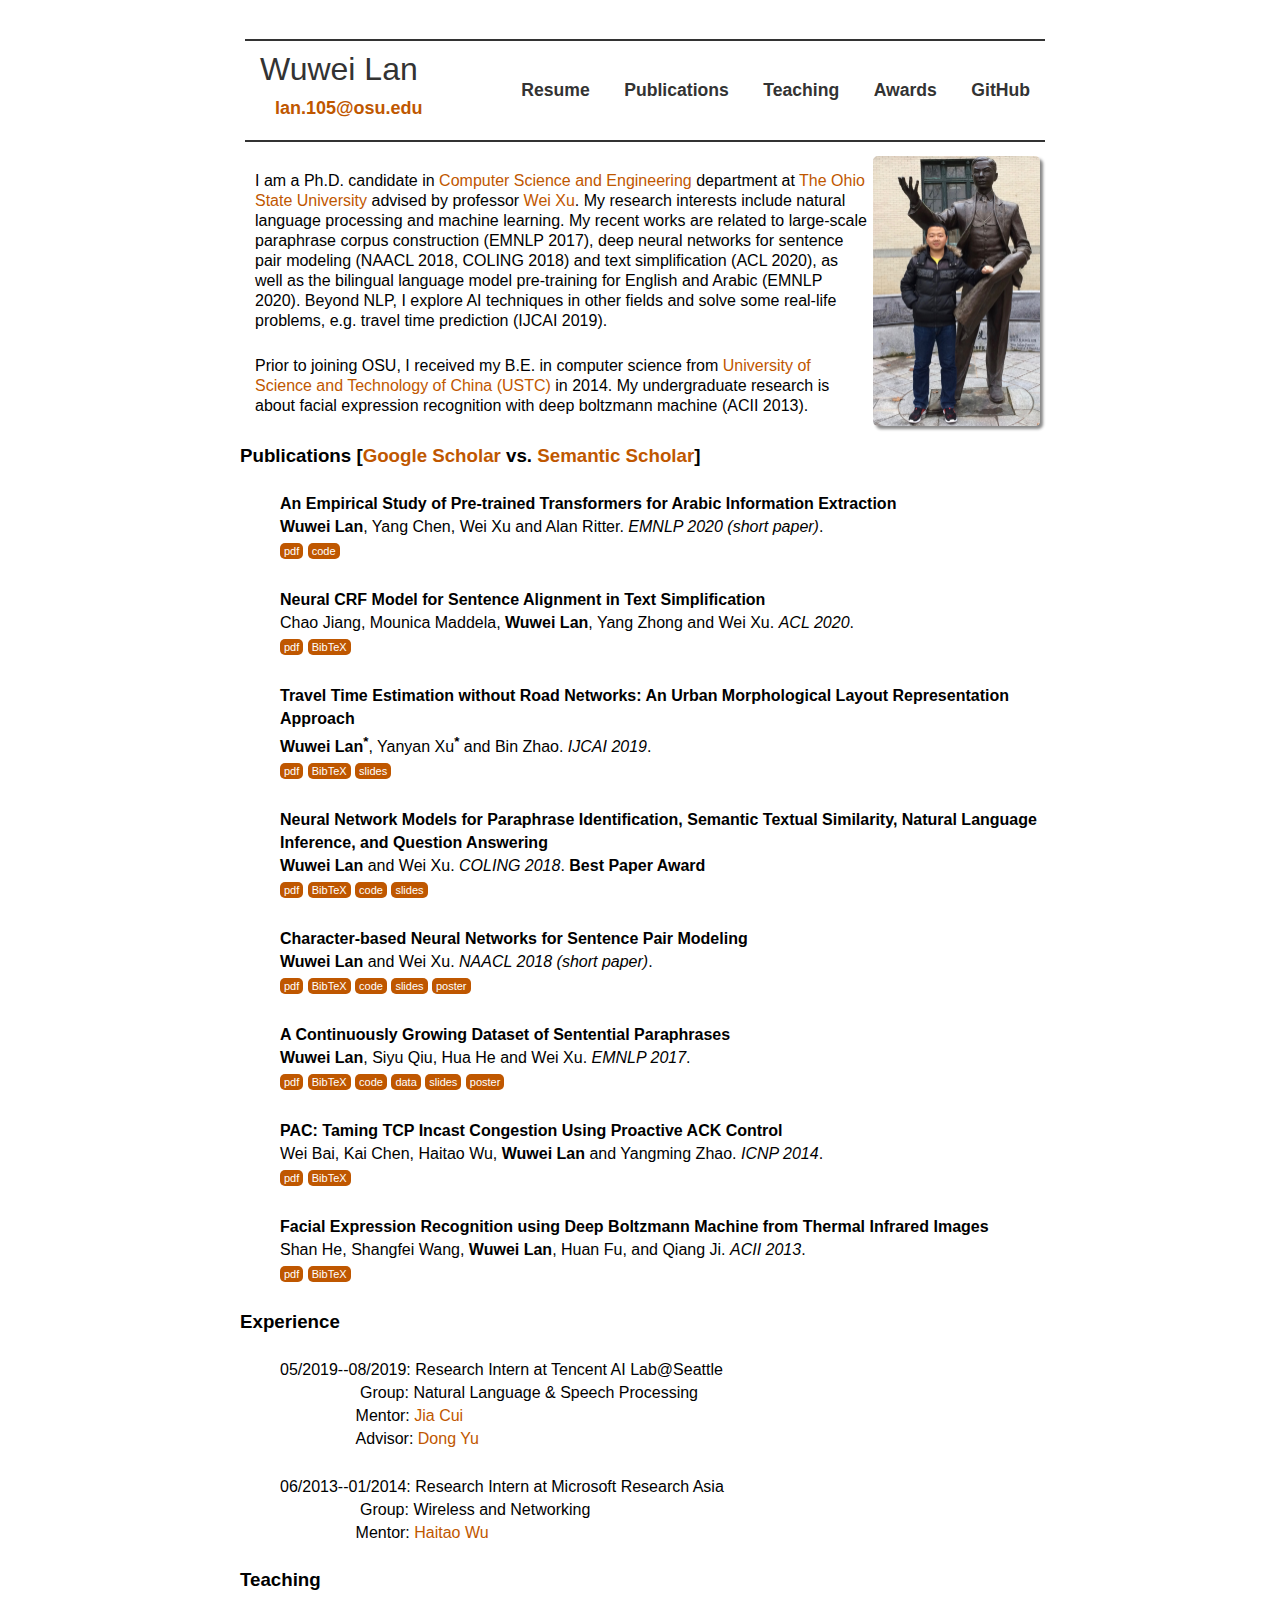
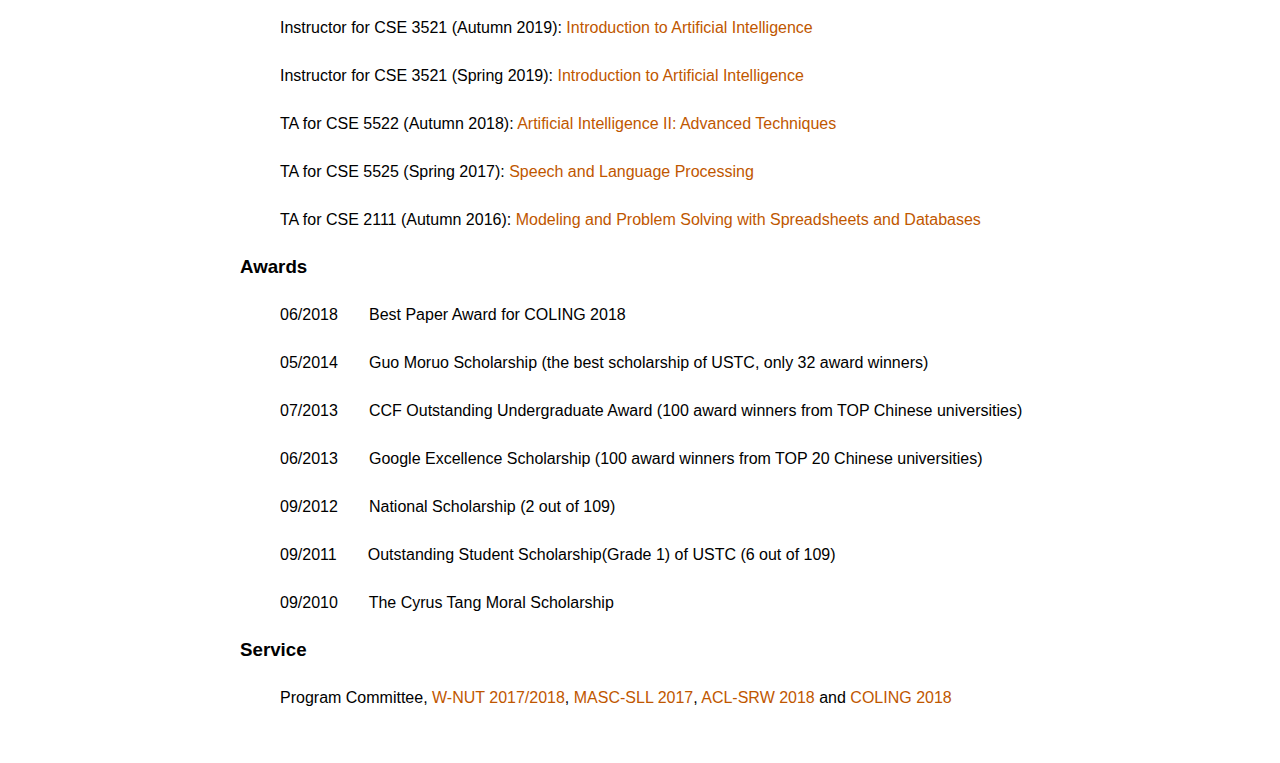
==== index.html @ fa136b05 "emnlp 2020" ====
<!DOCTYPE html>
<html>
<head>
  <title>Welcome to Wuwei Lan's Homepage</title>
  <link rel="stylesheet" type="text/css" href="wuwei.css">

<script>
function showHide(args) {
  var name = arguments[0]
  if (document.getElementById(name).style.display == 'block') {
    document.getElementById(name).style.display='none';
  } else {
    document.getElementById(name).style.display='block';
  }
}
</script>
</head>

<body>

<div id=wrapper>
  <div id="header">
    <div id="name"><h1><b>Wuwei Lan</b></h1><br/><a class="email" href="mailto:lan.105@osu.edu"> &nbsp lan.105@osu.edu</a></div>
    <ul>
     <!---- <li><b><font size="3" color="blue">兰武伟 &nbsp &nbsp</font></b></li>---->
     <li><a class="menu" href="Wuwei_Lan.pdf">Resume</a></li> 
      <li><a class="menu" href="https://lanwuwei.github.io/#Publications">Publications</a></li>
      <li><a class="menu" href="https://lanwuwei.github.io/#Teaching">Teaching</a></li>
      <li><a class="menu" href="https://lanwuwei.github.io/#Awards">Awards</a></li>
      <li><a class="menu" href="https://github.com/lanwuwei">GitHub</a></li>
    </ul>
  </div>



<img id="picimg" src="./images/IMG_1668.jpg" height="270" align="right" style="margin-left:5px;"/>

<p>I am a Ph.D. candidate in <a href="https://cse.osu.edu/">Computer Science and Engineering</a> department at <a href="https://www.osu.edu/">The Ohio State University</a> advised by professor <a href="https://cocoxu.github.io/">Wei Xu</a>. My research interests include natural language processing and machine learning. My recent works are related to large-scale paraphrase corpus construction (EMNLP 2017), deep neural networks for sentence pair modeling (NAACL 2018, COLING 2018) and text simplification (ACL 2020), as well as the bilingual language model pre-training for English and Arabic (EMNLP 2020). Beyond NLP, I explore AI techniques in other fields and solve some real-life problems, e.g. travel time prediction (IJCAI 2019).

<p>Prior to joining OSU, I received my B.E. in computer science from <a href="http://en.ustc.edu.cn/">University of Science and Technology of China (USTC)</a> in 2014. My undergraduate research is about facial expression recognition with deep boltzmann machine (ACII 2013).
<!--  I also have experience on wireless networks and data center networks. In 2014, I interned at  <a href="https://www.microsoft.com/en-us/research/group/wireless-and-networking-research-group/?from=http%3A%2F%2Fresearch.microsoft.com%2Fen-us%2Fgroups%2Fwn%2F">Microsoft Research Asia</a> and solved incast problem in data center by developing rate shaping tool (ICNP 2014).  -->

<!----<p><b><a href="Wuwei_Lan.pdf">Curriculum Vitae</a></b>---->

<!--<h3>News</h3>

<ul>
<li>We are building <a href="https://languagenet.github.io/">LanguageNet</a>! </li>
<li><a href="http://coling2018.org/coling-2018-best-papers/">Best reproduction paper award</a> for COLING 2018! </li>
<li>Paper accepted to COLING 2018!</li>
<!--<li>May 9 -12, Talk at <a href="https://nlp.nd.edu/msld18/">MSLD</a>.</li>
 <!--<li>03/23/2018, Talk at <a href="https://cse.osu.edu/">CSE, OSU</a>.</li>
 <!--<li>02/28/2018, Short paper accepted at <a href="http://naacl2018.org/">NAACL, 2018</a>.</li>
 <li>11/28/2017, Talk at <a href="https://u.osu.edu/cllt/">CLLT, OSU</a>.</li>
 <li>06/30/2017, Long paper accepted at <a href="http://emnlp2017.net/">EMNLP, 2017</a>.</li>
 <!--<li>Sep 18 - Oct 18,  Visiting student in Tsinghua University.</li>-->
 <!--<li>Oct 13 - Oct 15, Nanjing for<a href="http://www.cips-cl.org/static/CCL2017/home.html"> CCL, 2017</a>.</li>
</ul> -->


<a name="Publications"></a>
<h3>Publications [<a href="https://scholar.google.com/citations?user=rpOgHRMAAAAJ&hl=en">Google Scholar</a> vs. <a href="https://www.semanticscholar.org/author/Wuwei-Lan/37852874">Semantic Scholar</a>]</h3>

<ul>
<li><a class="publink" href="https://arxiv.org/pdf/2004.14519.pdf"> An Empirical Study of Pre-trained Transformers for Arabic Information Extraction</a>
  <br/><b>Wuwei Lan</b>, Yang Chen, Wei Xu and Alan Ritter. <cite>EMNLP 2020 (short paper)</cite>. 
  <br/><a class="button" href="https://arxiv.org/pdf/2004.14519.pdf">pdf</a> <a class="button" href="https://github.com/lanwuwei/GigaBERT">code</a>
</li>

<li><a class="publink" href="https://arxiv.org/abs/2005.02324"> Neural CRF Model for Sentence Alignment in Text Simplification</a>
  <br/>Chao Jiang, Mounica Maddela, <b>Wuwei Lan</b>, Yang Zhong and Wei Xu. <cite>ACL 2020</cite>. 
  <br/><a class="button" href="https://arxiv.org/pdf/2005.02324.pdf">pdf</a> <a class="button" href="acl2020_bib.txt">BibTeX</a>
</li>

<li><a class="publink" href="IJCAI19_Travel_Time_Estimation.pdf">Travel Time Estimation without Road Networks: An Urban Morphological Layout Representation Approach</a>
  <br/><b>Wuwei Lan</b><sup><b>*</b></sup>, Yanyan Xu<sup><b>*</b></sup> and Bin Zhao. <cite>IJCAI 2019</cite>. 
  <br/><a class="button" href="IJCAI19_Travel_Time_Estimation.pdf">pdf</a> <a class="button" href="ijcai19_bib.txt">BibTeX</a> <a class="button" href="./talks/Travel_time_estimation.pdf">slides</a>
</li>

<li><a class="publink" href="https://arxiv.org/pdf/1806.04330.pdf">Neural Network Models for Paraphrase Identification, Semantic Textual Similarity, Natural Language Inference, and Question Answering</a>
  <br/><b>Wuwei Lan</b> and Wei Xu. <cite>COLING 2018</cite>. <b>Best Paper Award</b>
  <br/><a class="button" href="https://arxiv.org/pdf/1806.04330.pdf">pdf</a> <a class="button" href="https://cocoxu.github.io/bib/bib_coling2018_SPM.txt">BibTeX</a> <a class="button" href="https://github.com/lanwuwei/SPM_toolkit">code</a> <a class="button" href="./talks/COLING_talk.pdf">slides</a>
</li>

<li><a class="publink" href="http://aclweb.org/anthology/N18-2025">Character-based Neural Networks for Sentence Pair Modeling</a>
  <br/><b>Wuwei Lan</b> and Wei Xu. <cite>NAACL 2018 (short paper)</cite>.
  <br/><a class="button" href="http://aclweb.org/anthology/N18-2025">pdf</a> <a class="button" href="https://aclanthology.coli.uni-saarland.de/papers/N18-2025/n18-2025.bib">BibTeX</a> <a class="button" href="https://github.com/lanwuwei/Subword-PWIM">code</a> <a class="button" href="./talks/Wuwei_OSU_2017_v2.pdf">slides</a> <a class="button" href="./posters/naacl18-poster.pdf">poster</a>
</li>

<li><a class="publink" href="http://www.aclweb.org/anthology/D/D17/D17-1126.pdf">A Continuously Growing Dataset of Sentential Paraphrases</a>
  <br/><b>Wuwei Lan</b>, Siyu Qiu, Hua He and Wei Xu. <cite>EMNLP 2017</cite>.
  <br/><a class="button" href="http://www.aclweb.org/anthology/D/D17/D17-1126.pdf">pdf</a> <a class="button" href="http://www.aclweb.org/anthology/D/D17/D17-1126.bib">BibTeX</a> <a class="button" href="https://github.com/lanwuwei/paraphrase-dataset">code</a> <a class="button" href="https://github.com/lanwuwei/paraphrase-dataset">data</a> <a class="button" href="./talks/Wuwei_OSU_2017_v2.pdf">slides</a> <a class="button" href="./posters/url-data-poster.pdf">poster</a>
</li>

<li><a class="publink" href="http://ieeexplore.ieee.org/stamp/stamp.jsp?arnumber=6980401&tag=1">PAC: Taming TCP Incast Congestion Using Proactive ACK Control</a>
  <br/>Wei Bai, Kai Chen, Haitao Wu, <b>Wuwei Lan</b> and Yangming Zhao. <cite>ICNP 2014</cite>.
  <br/><a class="button" href="http://ieeexplore.ieee.org/stamp/stamp.jsp?arnumber=6980401&tag=1">pdf</a> <a class="button" href="pac_bib.txt">BibTeX</a> 
</li>

<li><a class="publink" href="http://ieeexplore.ieee.org/document/6681437/?tp=&arnumber=6681437&url=http:%2F%2Fieeexplore.ieee.org%2Fxpls%2Fabs_all.jsp%3Farnumber%3D6681437">Facial Expression Recognition using Deep Boltzmann Machine from Thermal Infrared Images</a>
  <br/>Shan He, Shangfei Wang, <b>Wuwei Lan</b>, Huan Fu, and Qiang Ji. <cite>ACII 2013</cite>.
  <br/><a class="button" href="http://ieeexplore.ieee.org/document/6681437/?tp=&arnumber=6681437&url=http:%2F%2Fieeexplore.ieee.org%2Fxpls%2Fabs_all.jsp%3Farnumber%3D6681437f">pdf</a> <a class="button" href="facial_bib.txt">BibTeX</a>
</li>
</ul>

<!-----Experience----->   
  <a name="Experience"></a>
  <h3>Experience</h3>
  <ul>
     <li>05/2019--08/2019: Research Intern at Tencent AI Lab@Seattle<br> 
      &nbsp &nbsp &nbsp &nbsp &nbsp &nbsp &nbsp &nbsp &nbsp Group: Natural Language & Speech Processing<br>
      &nbsp &nbsp &nbsp &nbsp &nbsp &nbsp &nbsp &nbsp &nbspMentor: <a href="https://scholar.google.com/citations?user=OcNWfckAAAAJ&hl=en">Jia Cui</a><br>
      &nbsp &nbsp &nbsp &nbsp &nbsp &nbsp &nbsp &nbsp &nbspAdvisor: <a href="https://scholar.google.com/citations?user=tMY31_gAAAAJ&hl=en">Dong Yu</a></li>
      <li>06/2013--01/2014: Research Intern at Microsoft Research Asia<br> 
      &nbsp &nbsp &nbsp &nbsp &nbsp &nbsp &nbsp &nbsp &nbsp Group: Wireless and Networking <br>
      &nbsp &nbsp &nbsp &nbsp &nbsp &nbsp &nbsp &nbsp &nbspMentor: <a href="https://scholar.google.com/citations?user=qQfkXxcAAAAJ&hl=en">Haitao Wu</a></li>
  </ul>

<!-----Teaching----->   
  <a name="Teaching"></a>
  <h3>Teaching</h3>
  <ul>
      <li>Instructor for CSE 3521 (Autumn 2019): <a href="https://lanwuwei.github.io/courses/AU19/3521_au19.html"> Introduction to Artificial Intelligence</a> </li>
      <li>Instructor for CSE 3521 (Spring 2019): <a href="https://lanwuwei.github.io/courses/SP19/3521_sp19.html"> Introduction to Artificial Intelligence</a> </li>
      <li>TA for CSE 5522 (Autumn 2018): <a href="https://cocoxu.github.io/courses/5522_autum18.html"> Artificial Intelligence II: Advanced Techniques</a> </li>
      <li>TA for CSE 5525 (Spring 2017): <a href="https://cocoxu.github.io/courses/5525_spring17.html"> Speech and Language Processing</a> </li>
      <li>TA for CSE 2111 (Autumn 2016): <a href="https://cse.osu.edu/courses/modeling-and-problem-solving-spreadsheets-and-databases-2111"> Modeling and Problem Solving with Spreadsheets and Databases</a> </li>
  </ul>
  
  <!-----Awards----->  
  <a name="Awards">
  <h3>Awards</a></h3>
    <ul>
      <li>06/2018 &nbsp &nbsp &nbsp Best Paper Award for COLING 2018</li>
      <li>05/2014 &nbsp &nbsp &nbsp Guo Moruo Scholarship (the best scholarship of USTC, only 32 award winners)</li>	
	  <li>07/2013 &nbsp &nbsp &nbsp CCF Outstanding Undergraduate Award (100 award winners from TOP Chinese universities)</li>	  
      <li>06/2013 &nbsp &nbsp &nbsp Google Excellence Scholarship (100 award winners from TOP 20 Chinese  universities)</li>
	  <li>09/2012 &nbsp &nbsp &nbsp National Scholarship (2 out of 109)</li>	
	  <li>09/2011 &nbsp &nbsp &nbsp Outstanding Student Scholarship(Grade 1) of USTC (6 out of 109)</li>
	  <li>09/2010 &nbsp &nbsp &nbsp The Cyrus Tang Moral Scholarship</li>
  </ul>
  
<!-----Service----->              
  <a name="Service"></a>
  <h3>Service</h3>
  <ul>
      <li>Program Committee, <a href="http://noisy-text.github.io/2017/">W-NUT 2017/2018</a>,  <a href="http://www.mascsll.org/">MASC-SLL 2017</a>, <a href="https://sites.google.com/view/aclsrw2018/home">ACL-SRW 2018</a>  and  <a href="http://coling2018.org/">COLING 2018</a></li>	
  </ul>
  
  
</div>
</body>

</html>
---- wuwei.css ----
/* BODY AND WRAPPER */
body {
  /* background-color: #838F98; */
  border-style: hidden;
  font-family: Helvetica, sans-serif;
  font-weight: 350;
  font-size: 16px;
  max-width: 850px;
  padding: .15in;
  word-spacing: normal;
  margin: auto;
  margin-top: 5px
}

#wrapper {
  background-color: white;
	/* border-style: solid;
  border-width: 1px;
  border-radius:5px;
  box-shadow: 3px 3px 3px #888888; */
  font-family: sans-serif;
  max-width: 800px;
  padding: .15in;
  word-spacing: normal;
  margin: auto;
  margin-top: 5px
}

/* LINK STYLES */
a {
  text-decoration: none;
}

a:link {
  color: #BF5700;
}

a:visited {
  color: #6E2600;
}

a:hover {
  color: #0000AF;
}

a:active {
  color: #0000FF;
}

a.email {
  display: block;
  margin: 10px 15px 10px 15px;
  font-size: 18px;
  font-weight: 700;
  color: #BF5700;
}

a.email:hover {
  text-decoration: none;
}

a.menu, a.menu:link, a.menu:visited {
  display: block;
  padding: 13px 15px 13px 15px;
  font-size: 110%;
  font-weight: 700;
  color: #333333;
}

a.menu:hover, a.menu:active {
  color: #BF5700;
}

a.publink {
  color: #000000;
  font-weight: bold;
}

a.publink:hover {
  color: #BF5700;
}

a.syslink {
  font-weight: bold;
}

a.button, a.button:link, a.button:visited, a.button:hover, a.button:active {
  border-radius: 5px;
  background: #BF5700;
  color: #FFFFFF;
  padding: 2px 4px 2px 4px; 
  font-size: 11px
}

a.button:hover {
  background: #9E4600;
}

/* HEADER  */
#name {
  float: left;
  vertical-align: middle;
  margin: 10px 5px;
  color: #333333;
}

#header {
  border-top: 2px solid #333333;
  border-bottom: 2px solid #333333;
  overflow: hidden;
  margin: 0px 5px 10px 5px;
  display: inline-block;
  width: 100%;
}

#header h1 {
  display: inline;
  padding: 10px;
}

#header ul {
  margin: 0px;
  padding: 0px;
  list-style: none;
  line-height: normal;
  display: inline;
  float: right;
}

#header li {
  display: inline-block;
}

#picimg{
  border-radius:5px;
  box-shadow: 3px 3px 3px #888888;
}

/* NORMAL STUFF */
h1 {
  padding-right: 50px;
  font-size: xx-large;
  font-weight: lighter;
}

h2 {
  font-family: sans-serif;
  font-size: x-large;
  font-weight: lighter;
}
  
li:before {
  content: " ";
  font-size: large;
  color: #9E4600;
}

li {
  list-style: none;
  margin: 25px 0px;
  line-height: 23px;
}

p {
  margin: 5px;
  padding: 10px;
  line-height: 20px;
}
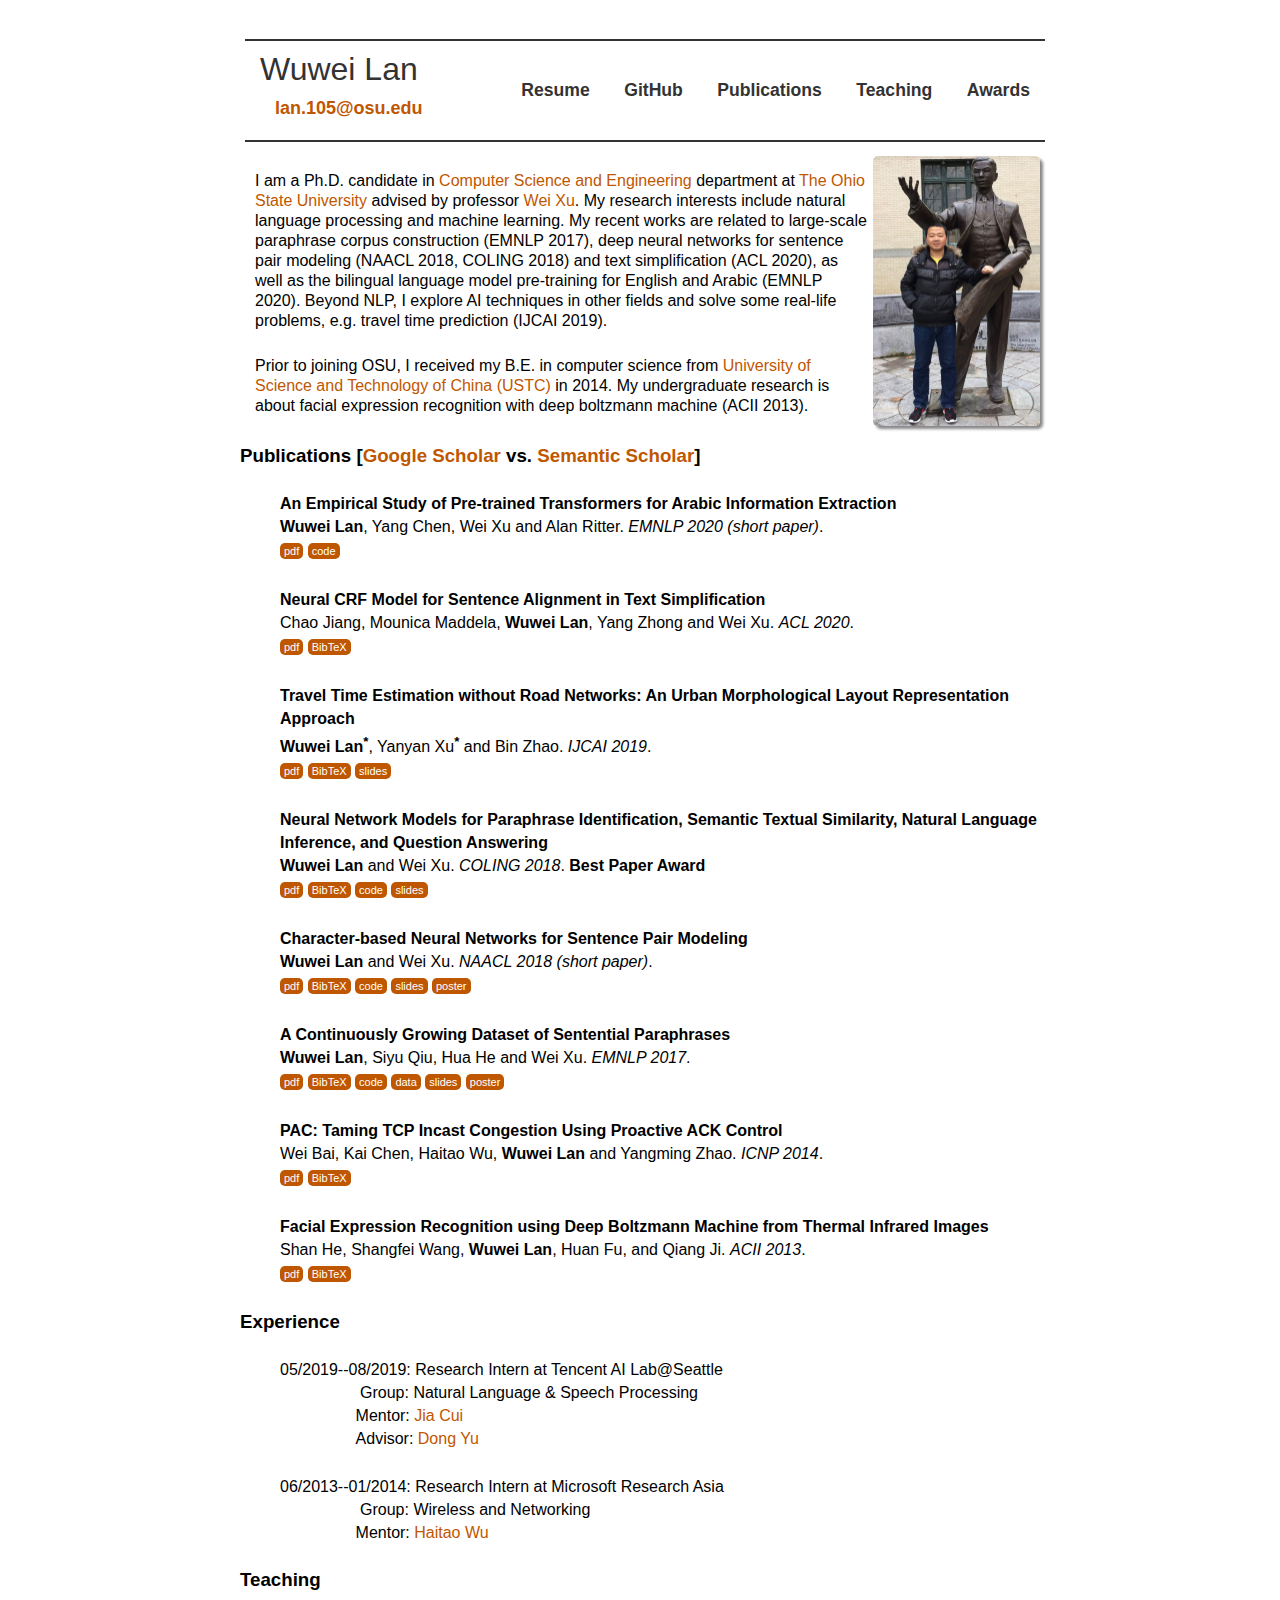
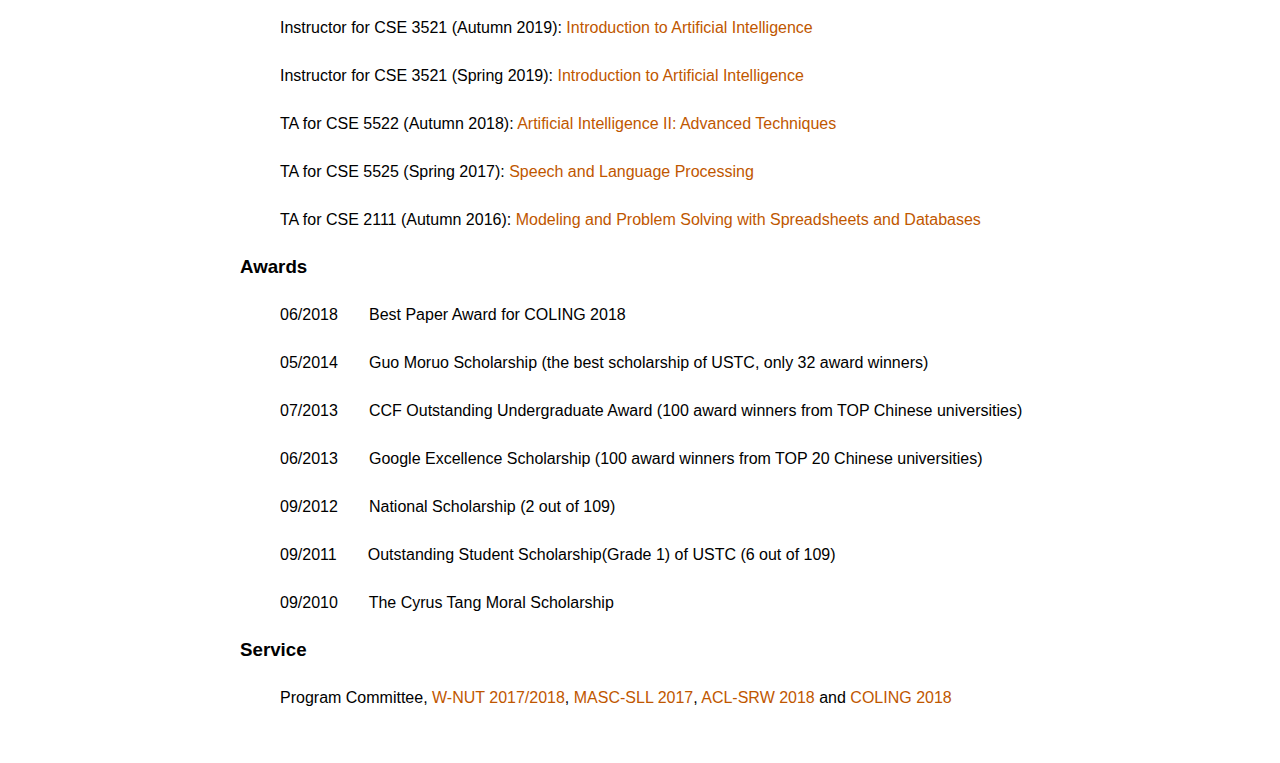
==== commit 7b3410b5: "updated cv" ====
--- a/index.html
+++ b/index.html
@@ -25,10 +25,10 @@
     <ul>
      <!---- <li><b><font size="3" color="blue">兰武伟 &nbsp &nbsp</font></b></li>---->
      <li><a class="menu" href="Wuwei_Lan.pdf">Resume</a></li> 
+     <li><a class="menu" href="https://github.com/lanwuwei">GitHub</a></li>
       <li><a class="menu" href="https://lanwuwei.github.io/#Publications">Publications</a></li>
       <li><a class="menu" href="https://lanwuwei.github.io/#Teaching">Teaching</a></li>
       <li><a class="menu" href="https://lanwuwei.github.io/#Awards">Awards</a></li>
-      <li><a class="menu" href="https://github.com/lanwuwei">GitHub</a></li>
     </ul>
   </div>
 
@@ -37,8 +37,9 @@
 <img id="picimg" src="./images/IMG_1668.jpg" height="270" align="right" style="margin-left:5px;"/>
 
 <p>I am a Ph.D. candidate in <a href="https://cse.osu.edu/">Computer Science and Engineering</a> department at <a href="https://www.osu.edu/">The Ohio State University</a> advised by professor <a href="https://cocoxu.github.io/">Wei Xu</a>. My research interests include natural language processing and machine learning. My recent works are related to large-scale paraphrase corpus construction (EMNLP 2017), deep neural networks for sentence pair modeling (NAACL 2018, COLING 2018) and text simplification (ACL 2020), as well as the bilingual language model pre-training for English and Arabic (EMNLP 2020). Beyond NLP, I explore AI techniques in other fields and solve some real-life problems, e.g. travel time prediction (IJCAI 2019).
+<p>Prior to joining OSU, I received my B.E. in computer science from <a href="http://en.ustc.edu.cn/">University of Science and Technology of China (USTC)</a> in 2014. My undergraduate research is about facial expression recognition with deep boltzmann machine (ACII 2013).
+<!-- <p> I am on the job market looking for industrial positions. -->
 
-<p>Prior to joining OSU, I received my B.E. in computer science from <a href="http://en.ustc.edu.cn/">University of Science and Technology of China (USTC)</a> in 2014. My undergraduate research is about facial expression recognition with deep boltzmann machine (ACII 2013).
 <!--  I also have experience on wireless networks and data center networks. In 2014, I interned at  <a href="https://www.microsoft.com/en-us/research/group/wireless-and-networking-research-group/?from=http%3A%2F%2Fresearch.microsoft.com%2Fen-us%2Fgroups%2Fwn%2F">Microsoft Research Asia</a> and solved incast problem in data center by developing rate shaping tool (ICNP 2014).  -->
 
 <!----<p><b><a href="Wuwei_Lan.pdf">Curriculum Vitae</a></b>---->
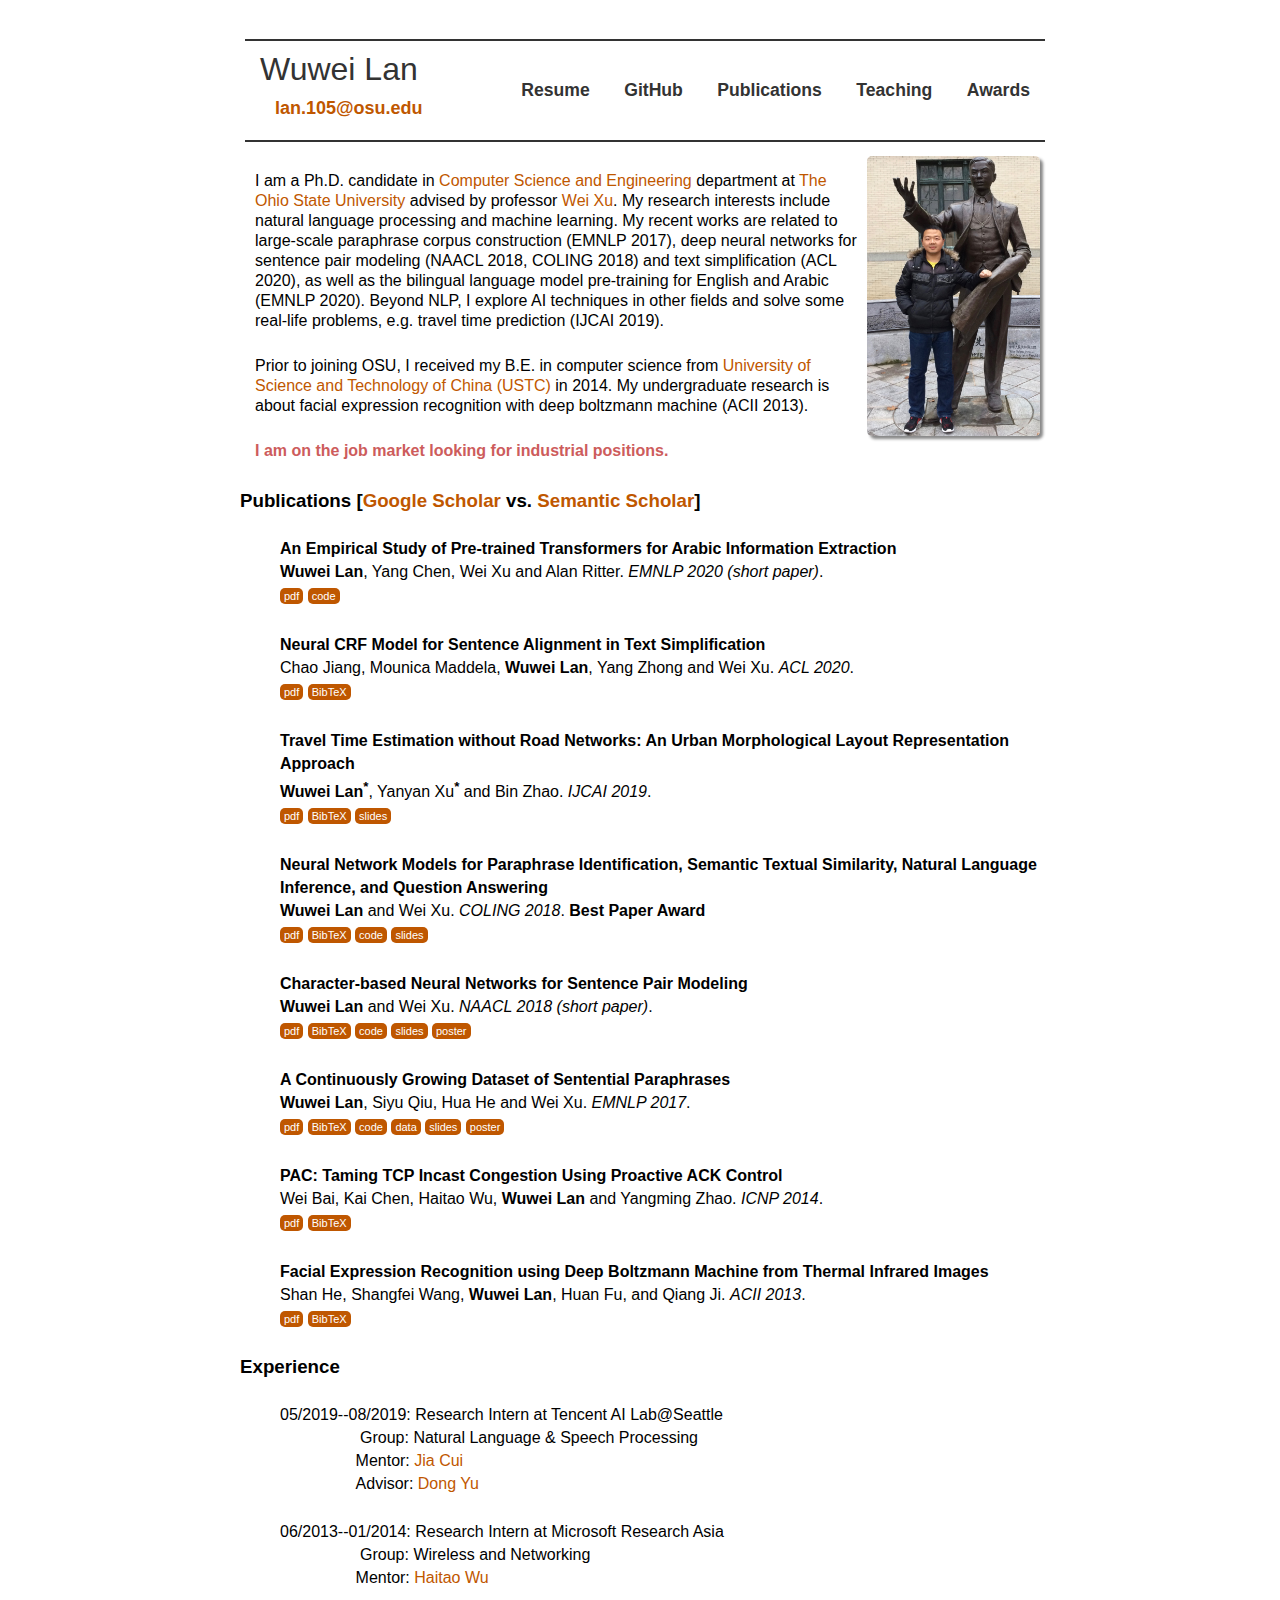
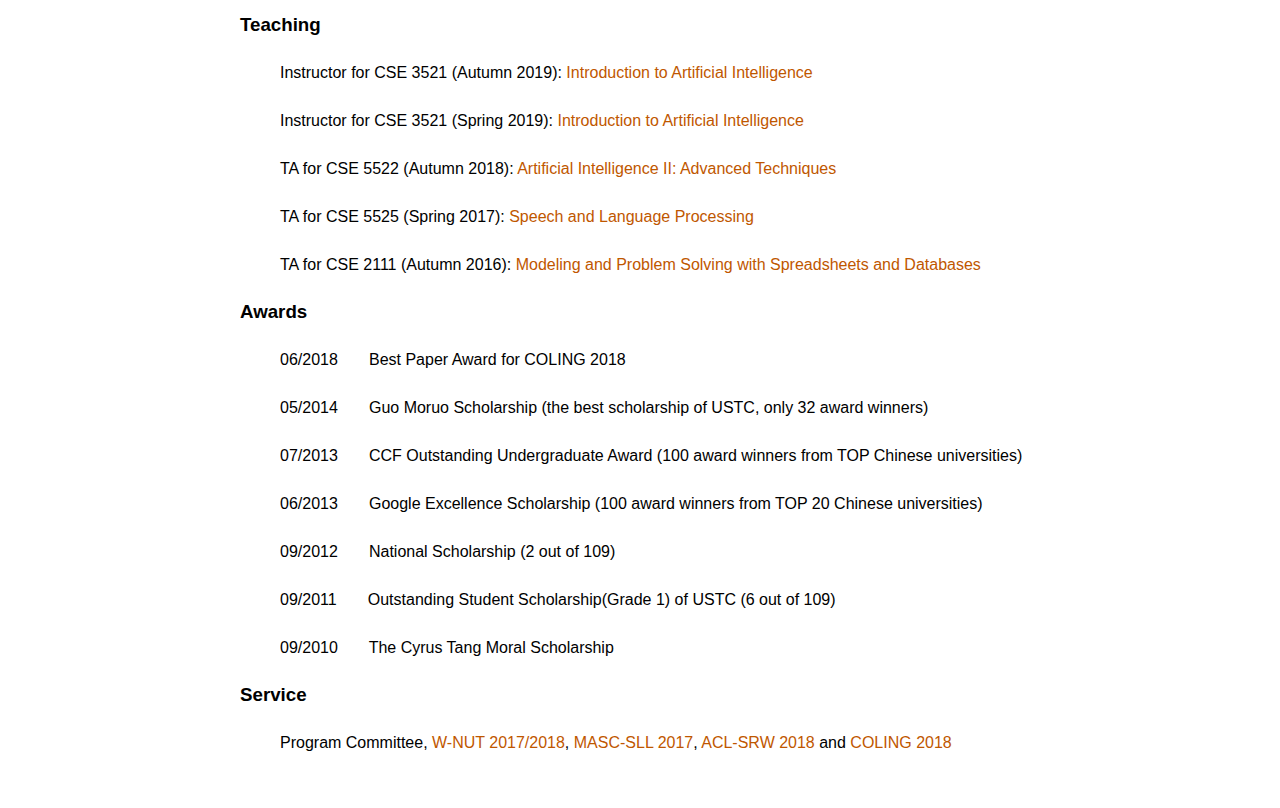
==== commit cbd5440d: "job market" ====
--- a/index.html
+++ b/index.html
@@ -34,11 +34,10 @@
 
 
 
-<img id="picimg" src="./images/IMG_1668.jpg" height="270" align="right" style="margin-left:5px;"/>
-
+<img id="picimg" src="./images/IMG_1668.jpg" height="280" align="right" style="margin-left:5px;"/>
 <p>I am a Ph.D. candidate in <a href="https://cse.osu.edu/">Computer Science and Engineering</a> department at <a href="https://www.osu.edu/">The Ohio State University</a> advised by professor <a href="https://cocoxu.github.io/">Wei Xu</a>. My research interests include natural language processing and machine learning. My recent works are related to large-scale paraphrase corpus construction (EMNLP 2017), deep neural networks for sentence pair modeling (NAACL 2018, COLING 2018) and text simplification (ACL 2020), as well as the bilingual language model pre-training for English and Arabic (EMNLP 2020). Beyond NLP, I explore AI techniques in other fields and solve some real-life problems, e.g. travel time prediction (IJCAI 2019).
 <p>Prior to joining OSU, I received my B.E. in computer science from <a href="http://en.ustc.edu.cn/">University of Science and Technology of China (USTC)</a> in 2014. My undergraduate research is about facial expression recognition with deep boltzmann machine (ACII 2013).
-<!-- <p> I am on the job market looking for industrial positions. -->
+<p style="color:IndianRed;"> <b>I am on the job market looking for industrial positions.</b> </p>
 
 <!--  I also have experience on wireless networks and data center networks. In 2014, I interned at  <a href="https://www.microsoft.com/en-us/research/group/wireless-and-networking-research-group/?from=http%3A%2F%2Fresearch.microsoft.com%2Fen-us%2Fgroups%2Fwn%2F">Microsoft Research Asia</a> and solved incast problem in data center by developing rate shaping tool (ICNP 2014).  -->
 
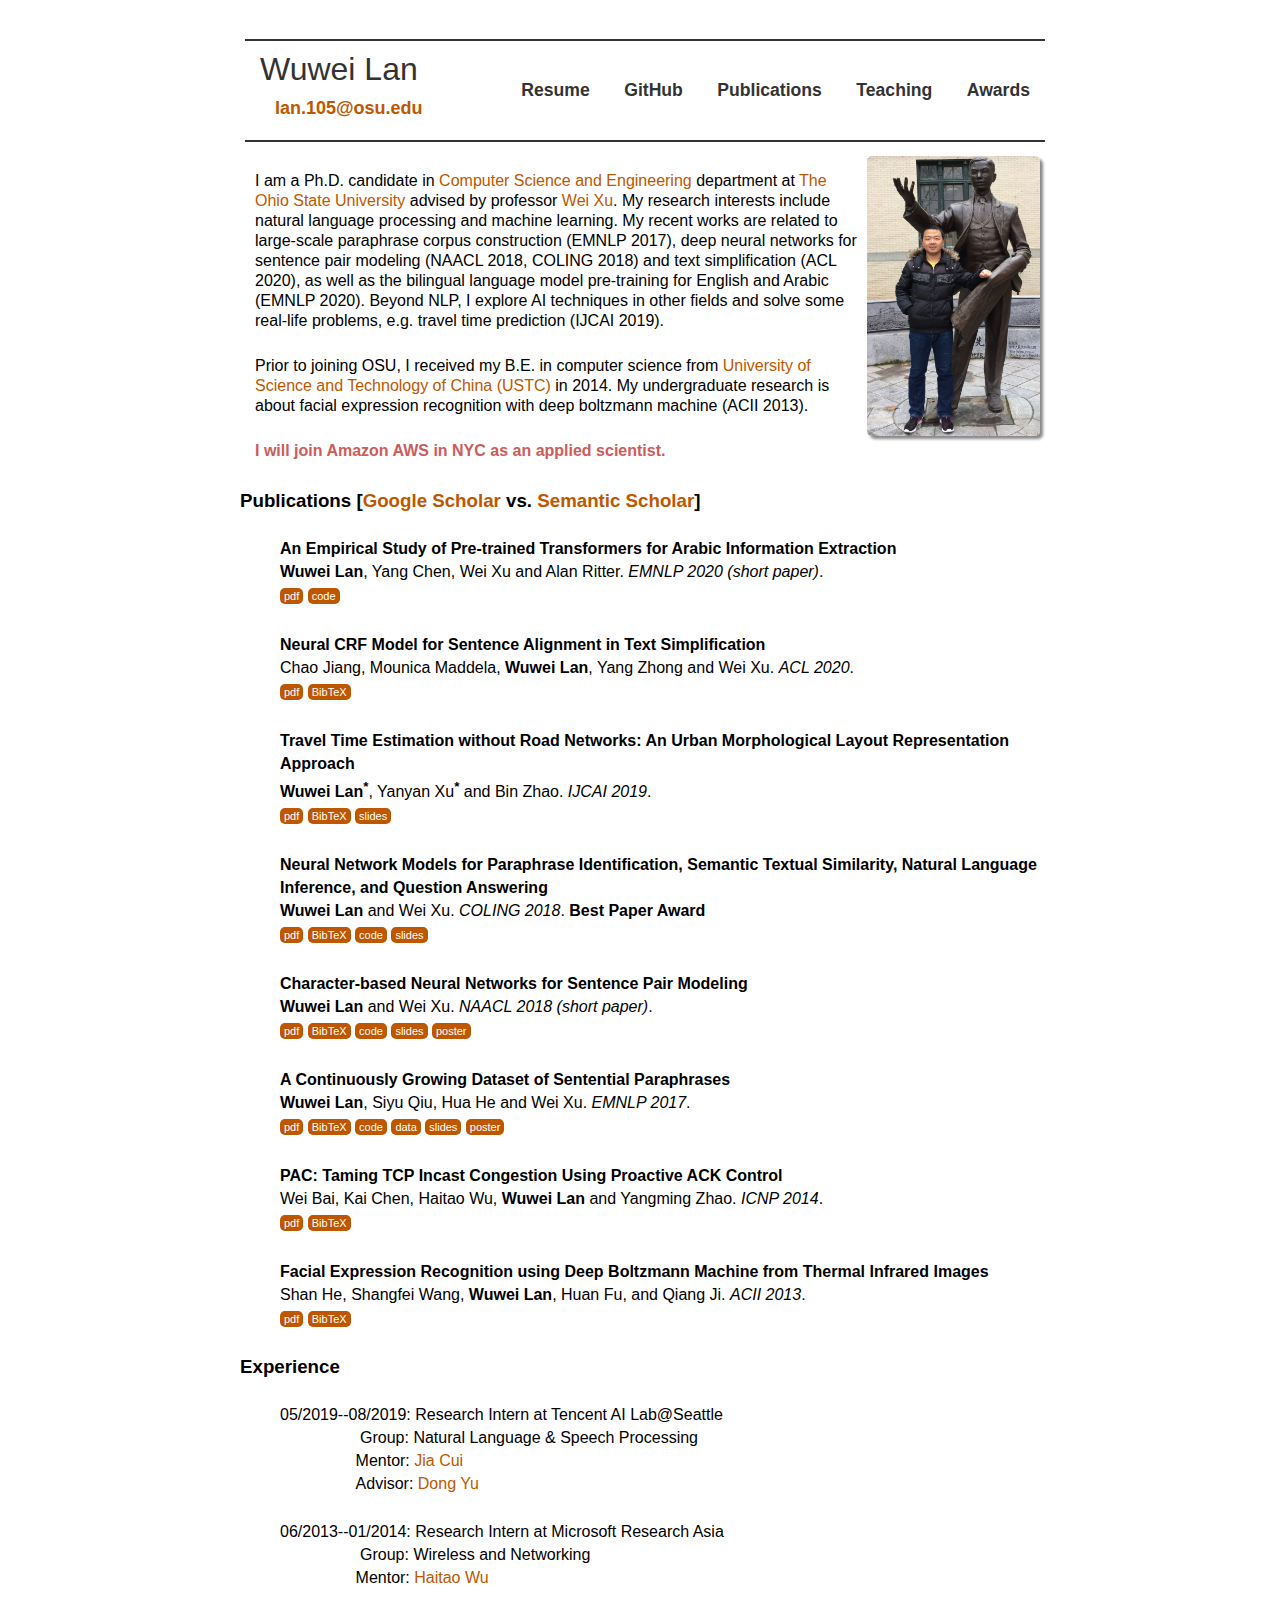
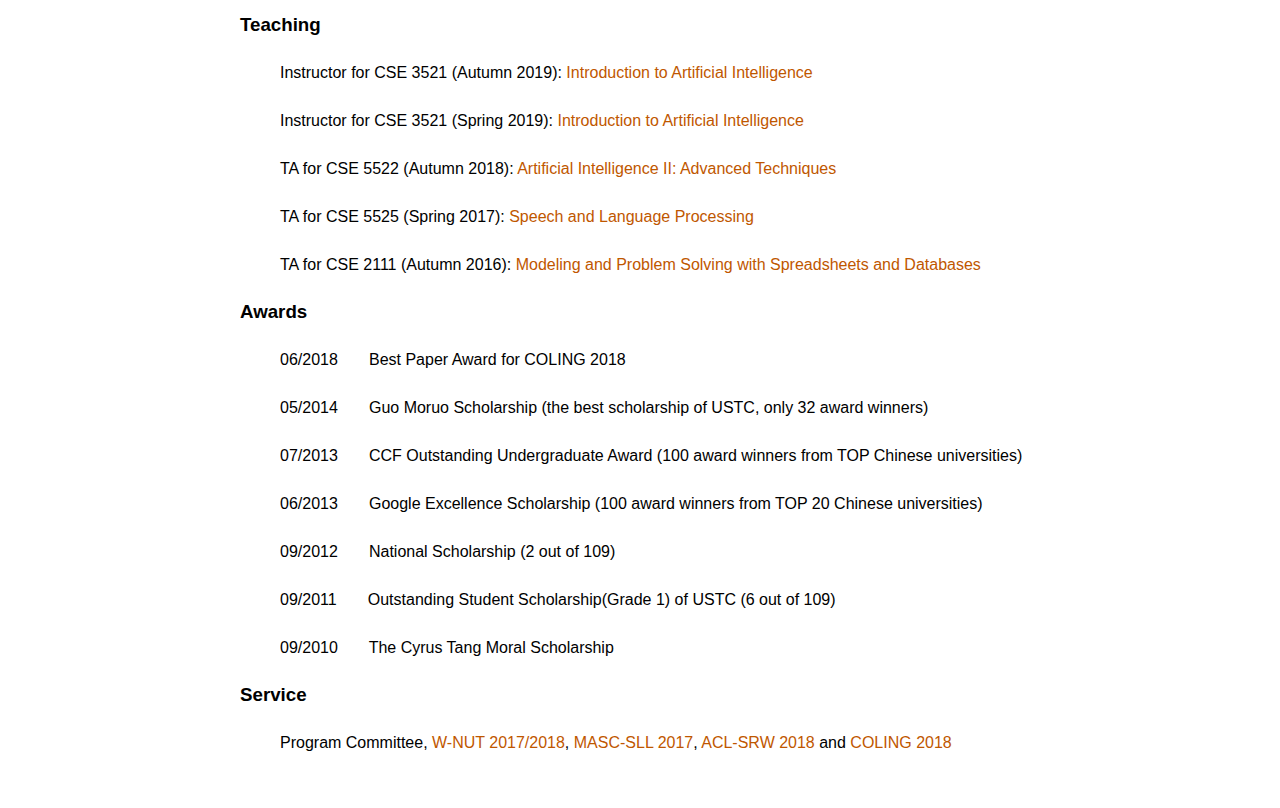
==== commit 72628470: "new job" ====
--- a/index.html
+++ b/index.html
@@ -37,7 +37,7 @@
 <img id="picimg" src="./images/IMG_1668.jpg" height="280" align="right" style="margin-left:5px;"/>
 <p>I am a Ph.D. candidate in <a href="https://cse.osu.edu/">Computer Science and Engineering</a> department at <a href="https://www.osu.edu/">The Ohio State University</a> advised by professor <a href="https://cocoxu.github.io/">Wei Xu</a>. My research interests include natural language processing and machine learning. My recent works are related to large-scale paraphrase corpus construction (EMNLP 2017), deep neural networks for sentence pair modeling (NAACL 2018, COLING 2018) and text simplification (ACL 2020), as well as the bilingual language model pre-training for English and Arabic (EMNLP 2020). Beyond NLP, I explore AI techniques in other fields and solve some real-life problems, e.g. travel time prediction (IJCAI 2019).
 <p>Prior to joining OSU, I received my B.E. in computer science from <a href="http://en.ustc.edu.cn/">University of Science and Technology of China (USTC)</a> in 2014. My undergraduate research is about facial expression recognition with deep boltzmann machine (ACII 2013).
-<p style="color:IndianRed;"> <b>I am on the job market looking for industrial positions.</b> </p>
+<p style="color:IndianRed;"> <b>I will join Amazon AWS in NYC as an applied scientist.</b> </p>
 
 <!--  I also have experience on wireless networks and data center networks. In 2014, I interned at  <a href="https://www.microsoft.com/en-us/research/group/wireless-and-networking-research-group/?from=http%3A%2F%2Fresearch.microsoft.com%2Fen-us%2Fgroups%2Fwn%2F">Microsoft Research Asia</a> and solved incast problem in data center by developing rate shaping tool (ICNP 2014).  -->
 
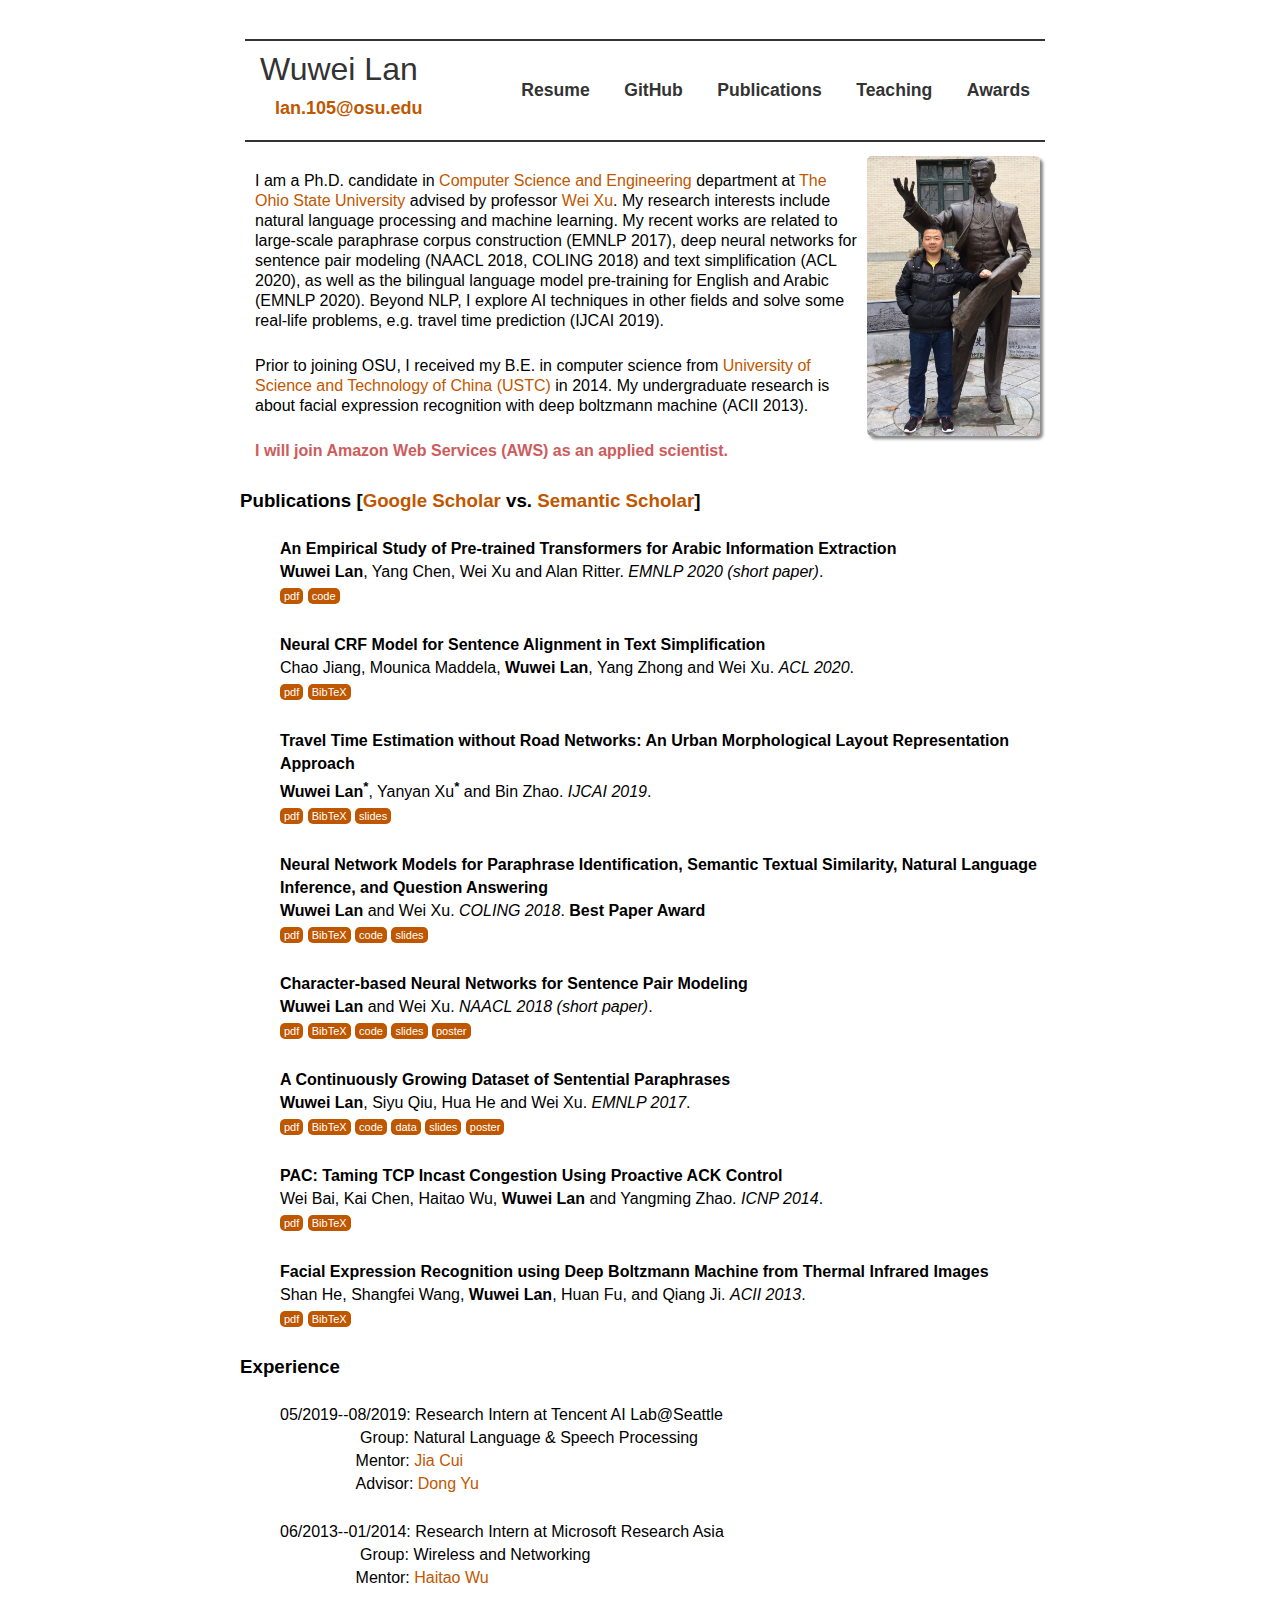
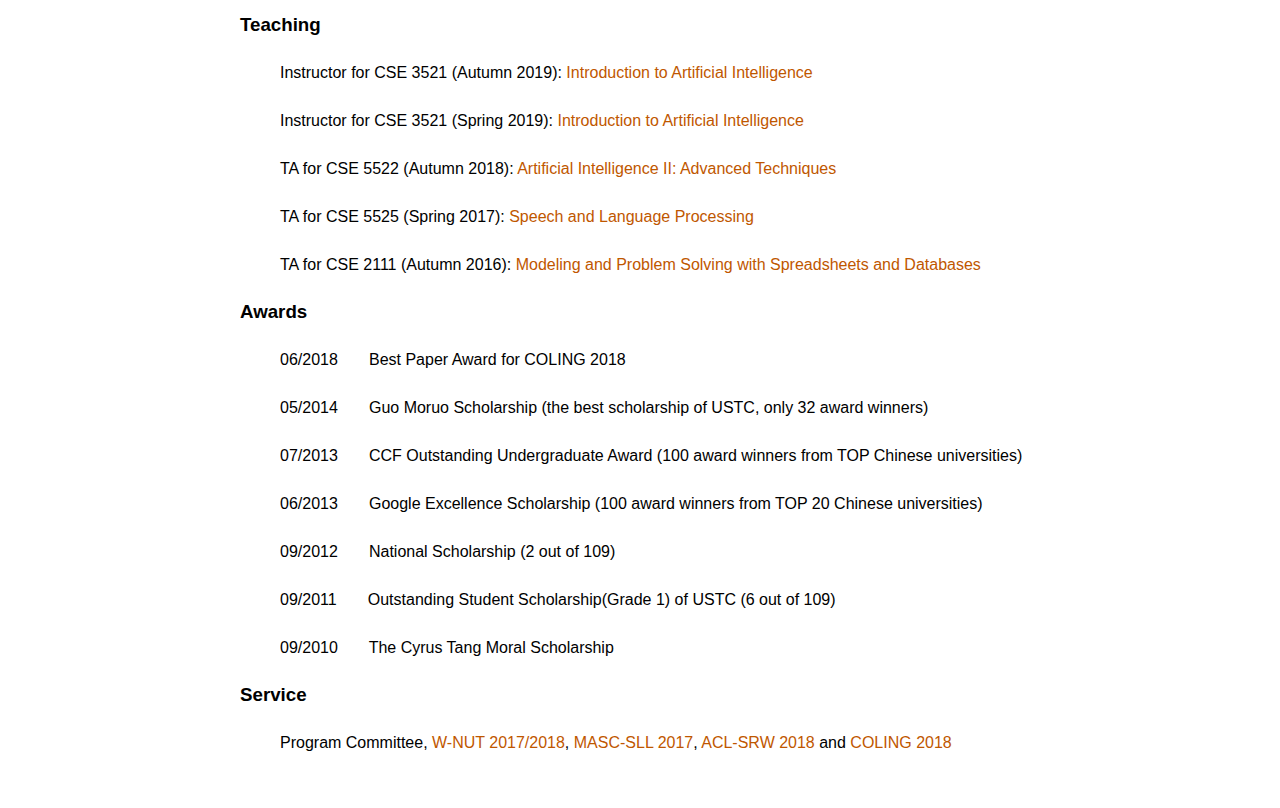
==== commit 0803f0d3: "job" ====
--- a/index.html
+++ b/index.html
@@ -37,7 +37,7 @@
 <img id="picimg" src="./images/IMG_1668.jpg" height="280" align="right" style="margin-left:5px;"/>
 <p>I am a Ph.D. candidate in <a href="https://cse.osu.edu/">Computer Science and Engineering</a> department at <a href="https://www.osu.edu/">The Ohio State University</a> advised by professor <a href="https://cocoxu.github.io/">Wei Xu</a>. My research interests include natural language processing and machine learning. My recent works are related to large-scale paraphrase corpus construction (EMNLP 2017), deep neural networks for sentence pair modeling (NAACL 2018, COLING 2018) and text simplification (ACL 2020), as well as the bilingual language model pre-training for English and Arabic (EMNLP 2020). Beyond NLP, I explore AI techniques in other fields and solve some real-life problems, e.g. travel time prediction (IJCAI 2019).
 <p>Prior to joining OSU, I received my B.E. in computer science from <a href="http://en.ustc.edu.cn/">University of Science and Technology of China (USTC)</a> in 2014. My undergraduate research is about facial expression recognition with deep boltzmann machine (ACII 2013).
-<p style="color:IndianRed;"> <b>I will join Amazon AWS in NYC as an applied scientist.</b> </p>
+<p style="color:IndianRed;"> <b>I will join Amazon Web Services (AWS) as an applied scientist.</b> </p>
 
 <!--  I also have experience on wireless networks and data center networks. In 2014, I interned at  <a href="https://www.microsoft.com/en-us/research/group/wireless-and-networking-research-group/?from=http%3A%2F%2Fresearch.microsoft.com%2Fen-us%2Fgroups%2Fwn%2F">Microsoft Research Asia</a> and solved incast problem in data center by developing rate shaping tool (ICNP 2014).  -->
 
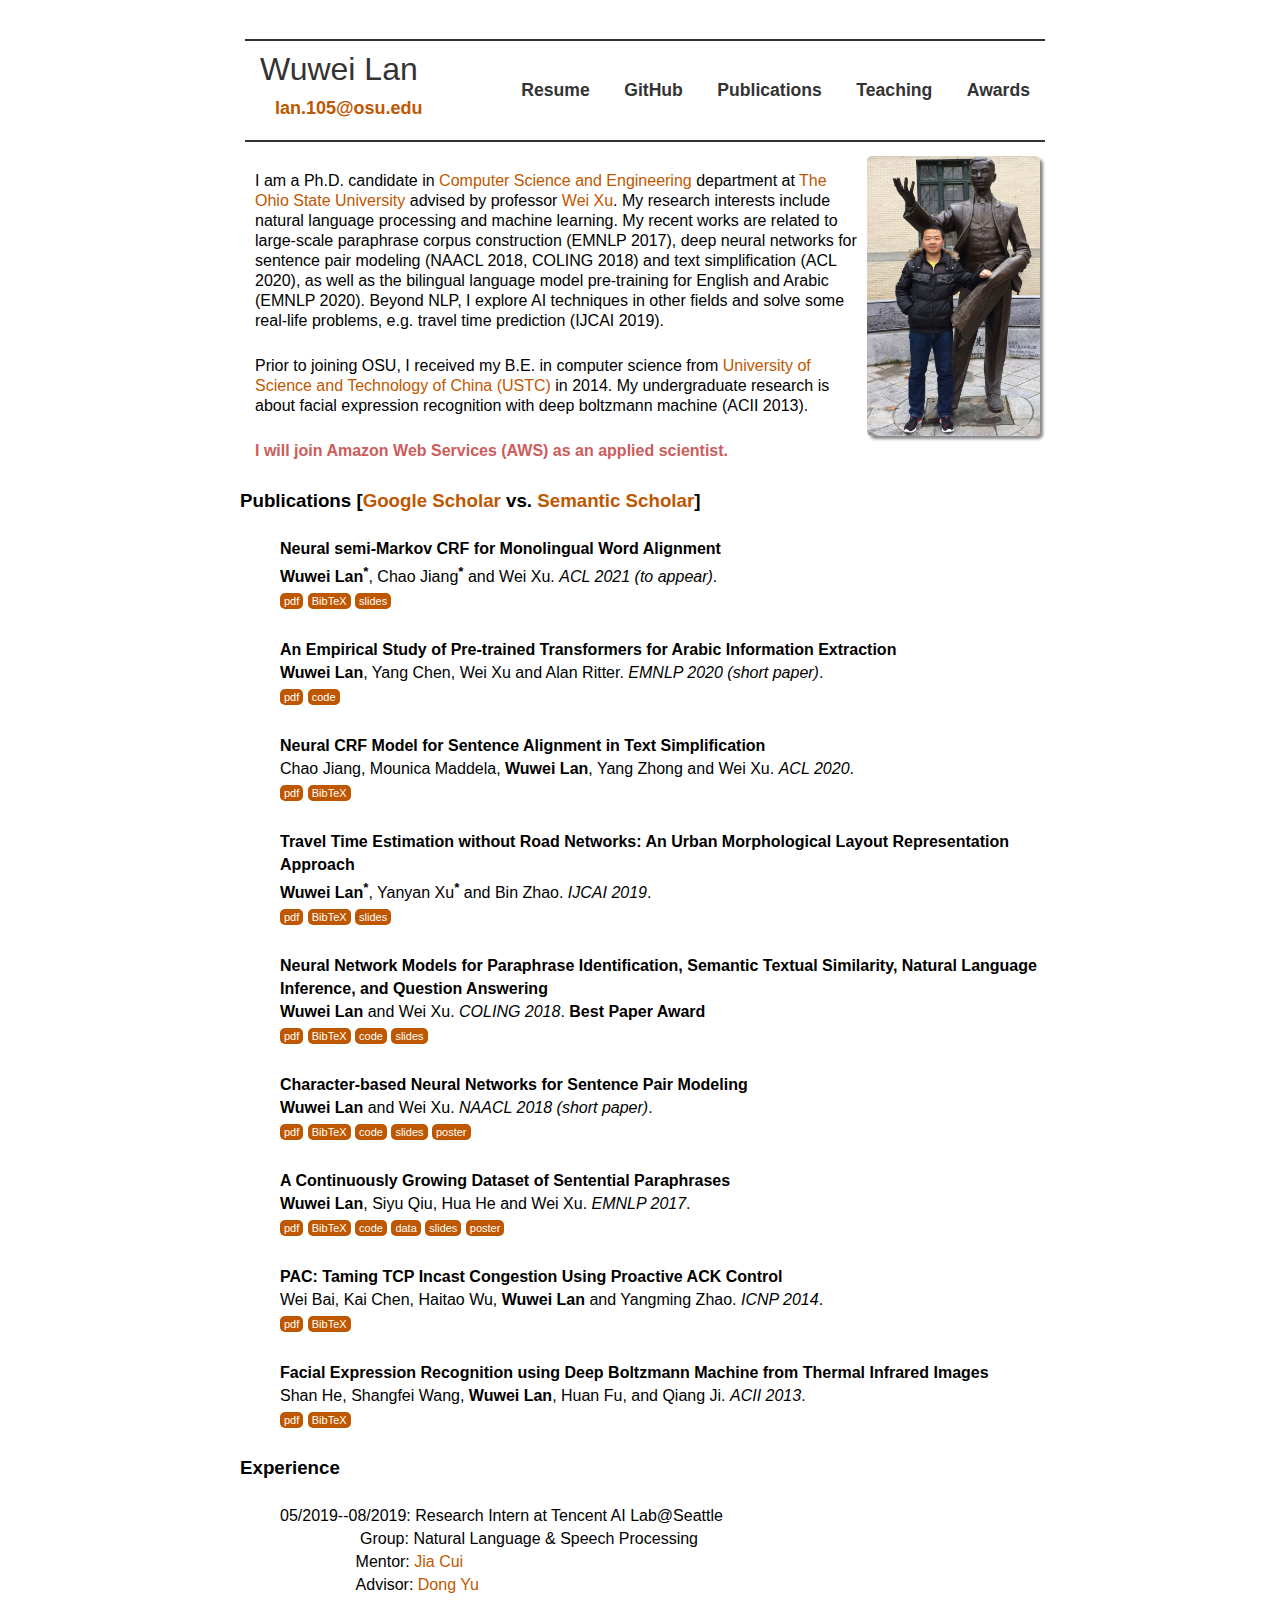
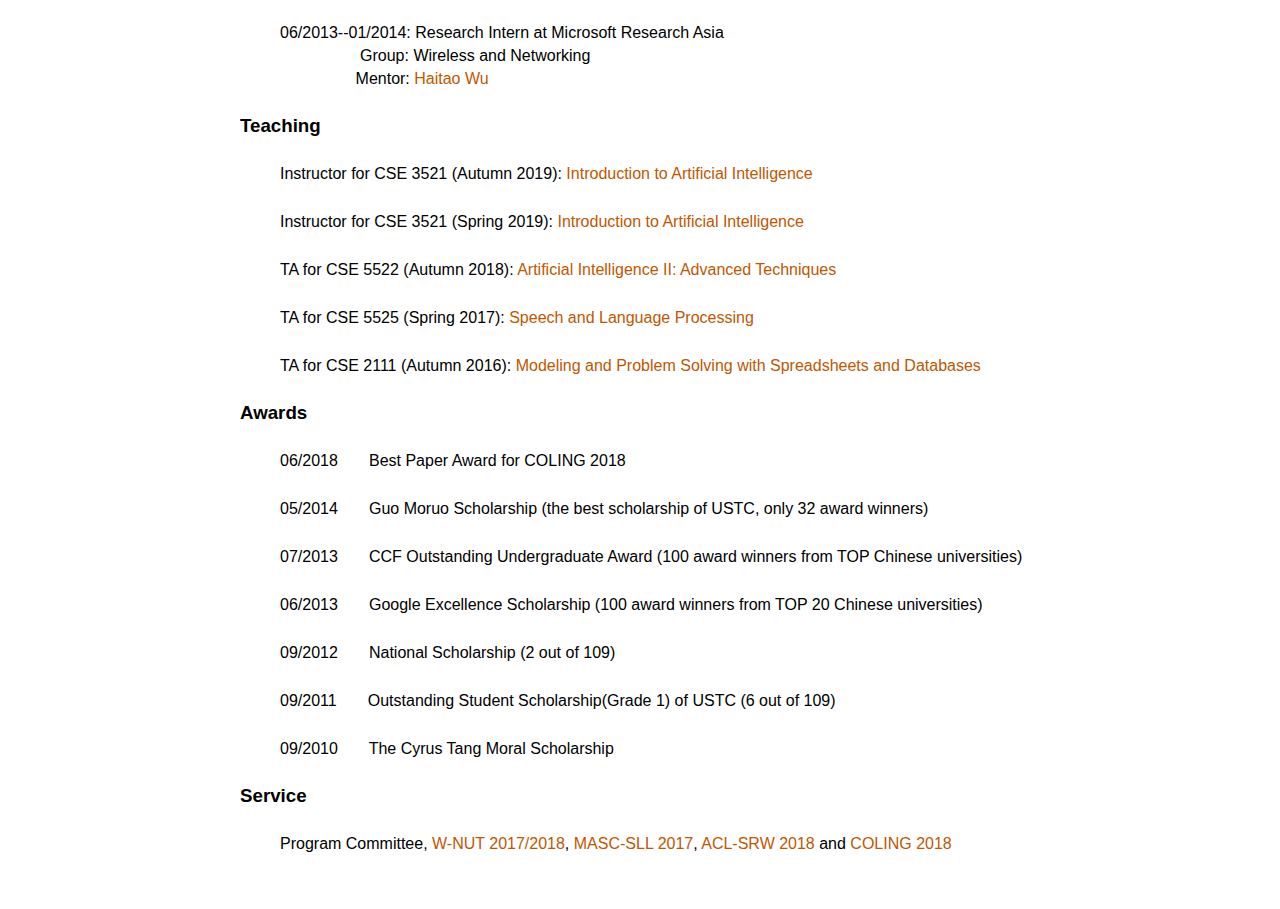
==== commit d7f33482: "acl 2021" ====
--- a/index.html
+++ b/index.html
@@ -63,6 +63,11 @@
 <h3>Publications [<a href="https://scholar.google.com/citations?user=rpOgHRMAAAAJ&hl=en">Google Scholar</a> vs. <a href="https://www.semanticscholar.org/author/Wuwei-Lan/37852874">Semantic Scholar</a>]</h3>
 
 <ul>
+<li><a class="publink" href="https://lanwuwei.github.io/">Neural semi-Markov CRF for Monolingual Word Alignment </a>
+  <br/><b>Wuwei Lan</b><sup><b>*</b></sup>, Chao Jiang<sup><b>*</b></sup> and Wei Xu. <cite>ACL 2021 (to appear)</cite>. 
+  <br/><a class="button" href="https://lanwuwei.github.io/">pdf</a> <a class="button" href="https://lanwuwei.github.io/">BibTeX</a> <a class="button" href="https://lanwuwei.github.io/">slides</a>
+</li>
+
 <li><a class="publink" href="https://arxiv.org/pdf/2004.14519.pdf"> An Empirical Study of Pre-trained Transformers for Arabic Information Extraction</a>
   <br/><b>Wuwei Lan</b>, Yang Chen, Wei Xu and Alan Ritter. <cite>EMNLP 2020 (short paper)</cite>. 
   <br/><a class="button" href="https://arxiv.org/pdf/2004.14519.pdf">pdf</a> <a class="button" href="https://github.com/lanwuwei/GigaBERT">code</a>
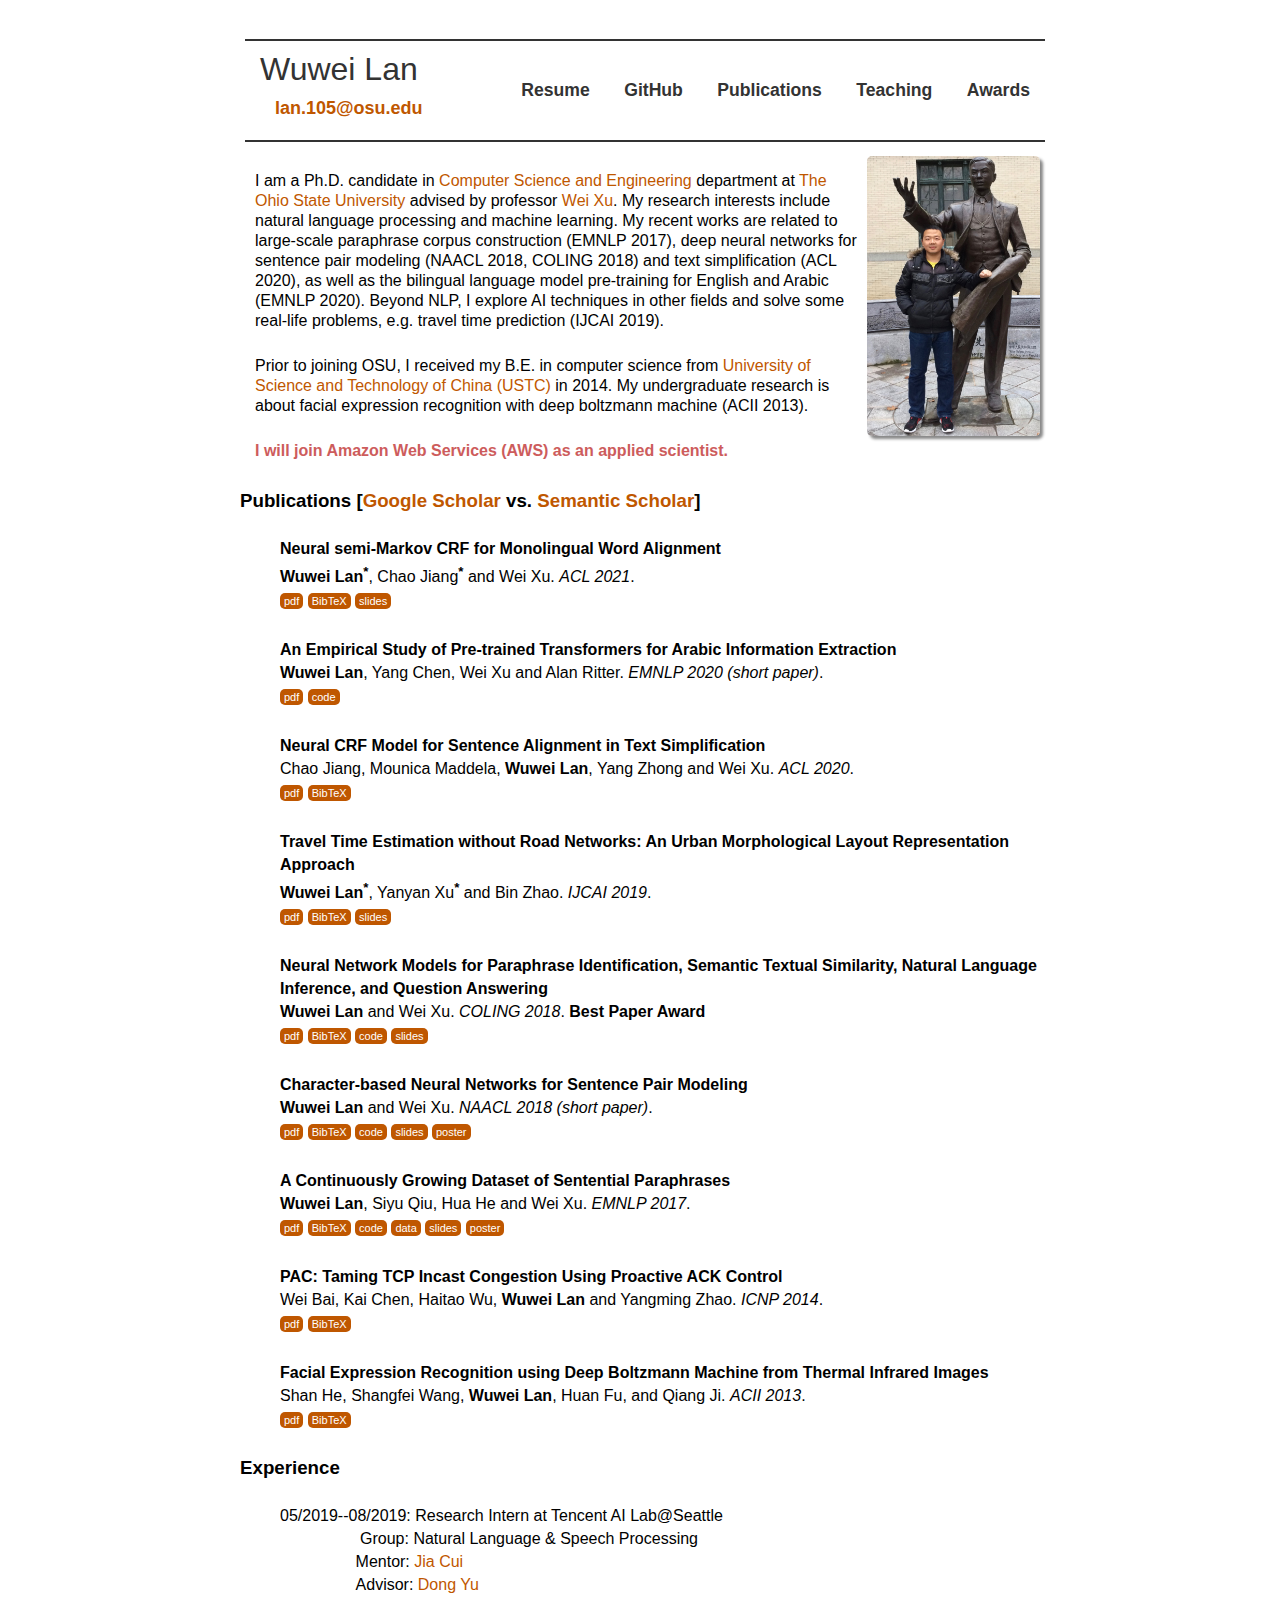
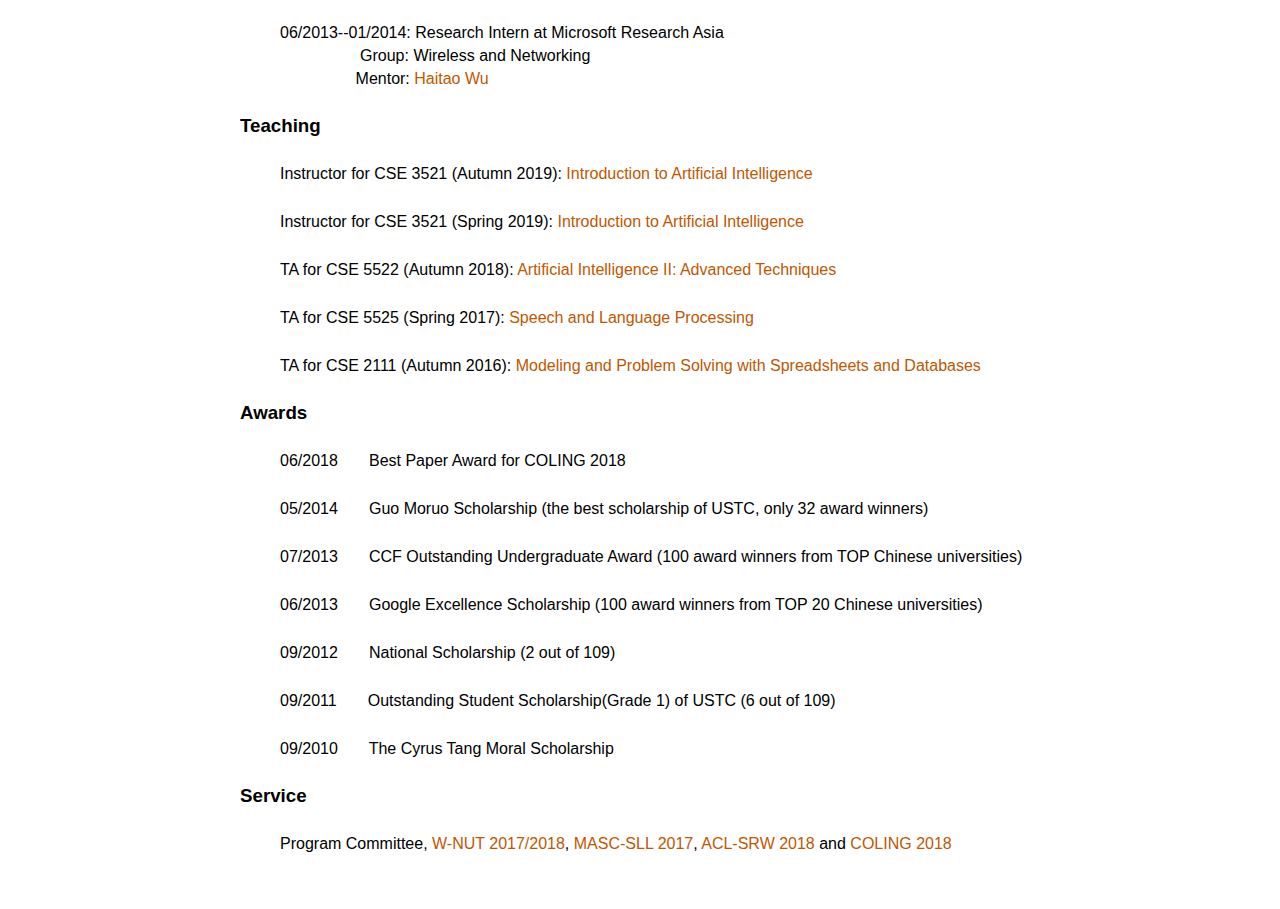
==== commit 49fe034a: "acl 2021" ====
--- a/index.html
+++ b/index.html
@@ -63,9 +63,9 @@
 <h3>Publications [<a href="https://scholar.google.com/citations?user=rpOgHRMAAAAJ&hl=en">Google Scholar</a> vs. <a href="https://www.semanticscholar.org/author/Wuwei-Lan/37852874">Semantic Scholar</a>]</h3>
 
 <ul>
-<li><a class="publink" href="https://lanwuwei.github.io/">Neural semi-Markov CRF for Monolingual Word Alignment </a>
-  <br/><b>Wuwei Lan</b><sup><b>*</b></sup>, Chao Jiang<sup><b>*</b></sup> and Wei Xu. <cite>ACL 2021 (to appear)</cite>. 
-  <br/><a class="button" href="https://lanwuwei.github.io/">pdf</a> <a class="button" href="https://lanwuwei.github.io/">BibTeX</a> <a class="button" href="https://lanwuwei.github.io/">slides</a>
+<li><a class="publink" href="https://arxiv.org/pdf/2106.02569.pdf">Neural semi-Markov CRF for Monolingual Word Alignment</a>
+  <br/><b>Wuwei Lan</b><sup><b>*</b></sup>, Chao Jiang<sup><b>*</b></sup> and Wei Xu. <cite>ACL 2021</cite>. 
+  <br/><a class="button" href="https://arxiv.org/pdf/2106.02569.pdf">pdf</a> <a class="button" href="https://lanwuwei.github.io/">BibTeX</a> <a class="button" href="https://lanwuwei.github.io/">slides</a>
 </li>
 
 <li><a class="publink" href="https://arxiv.org/pdf/2004.14519.pdf"> An Empirical Study of Pre-trained Transformers for Arabic Information Extraction</a>
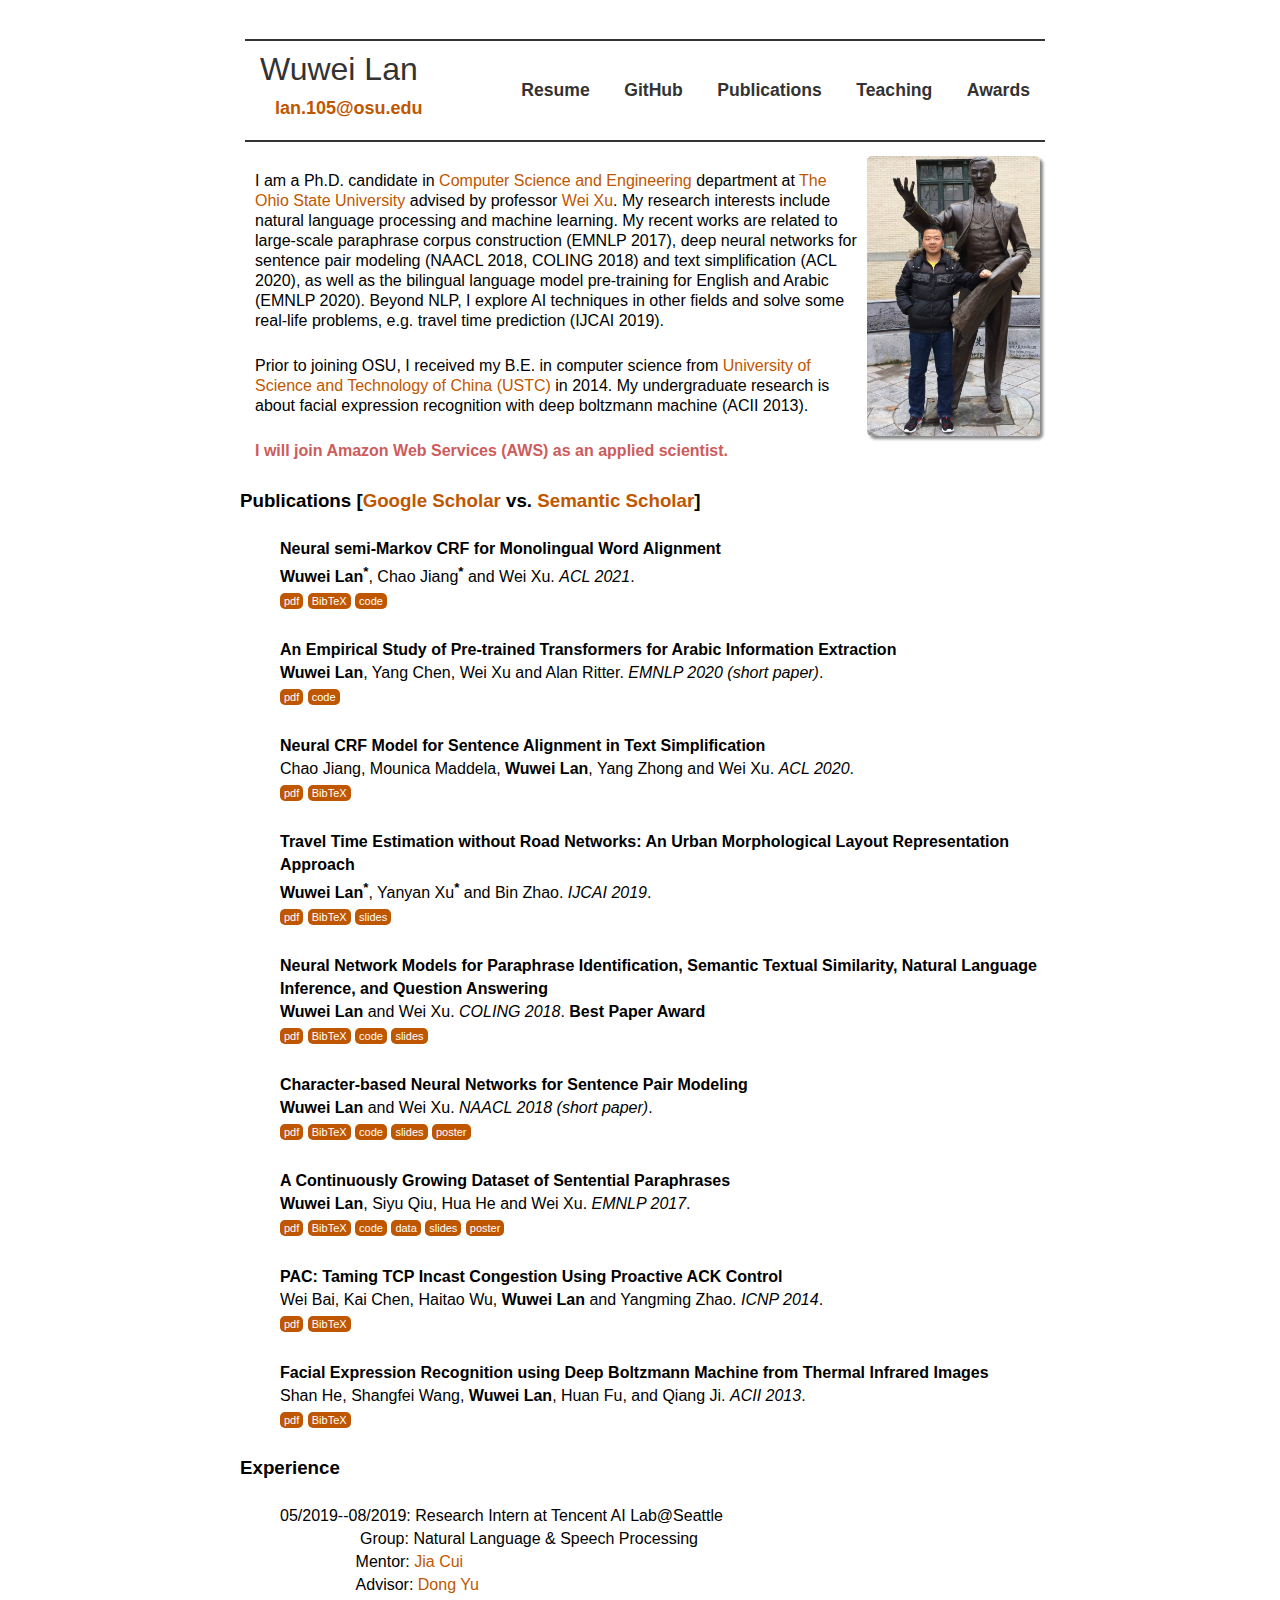
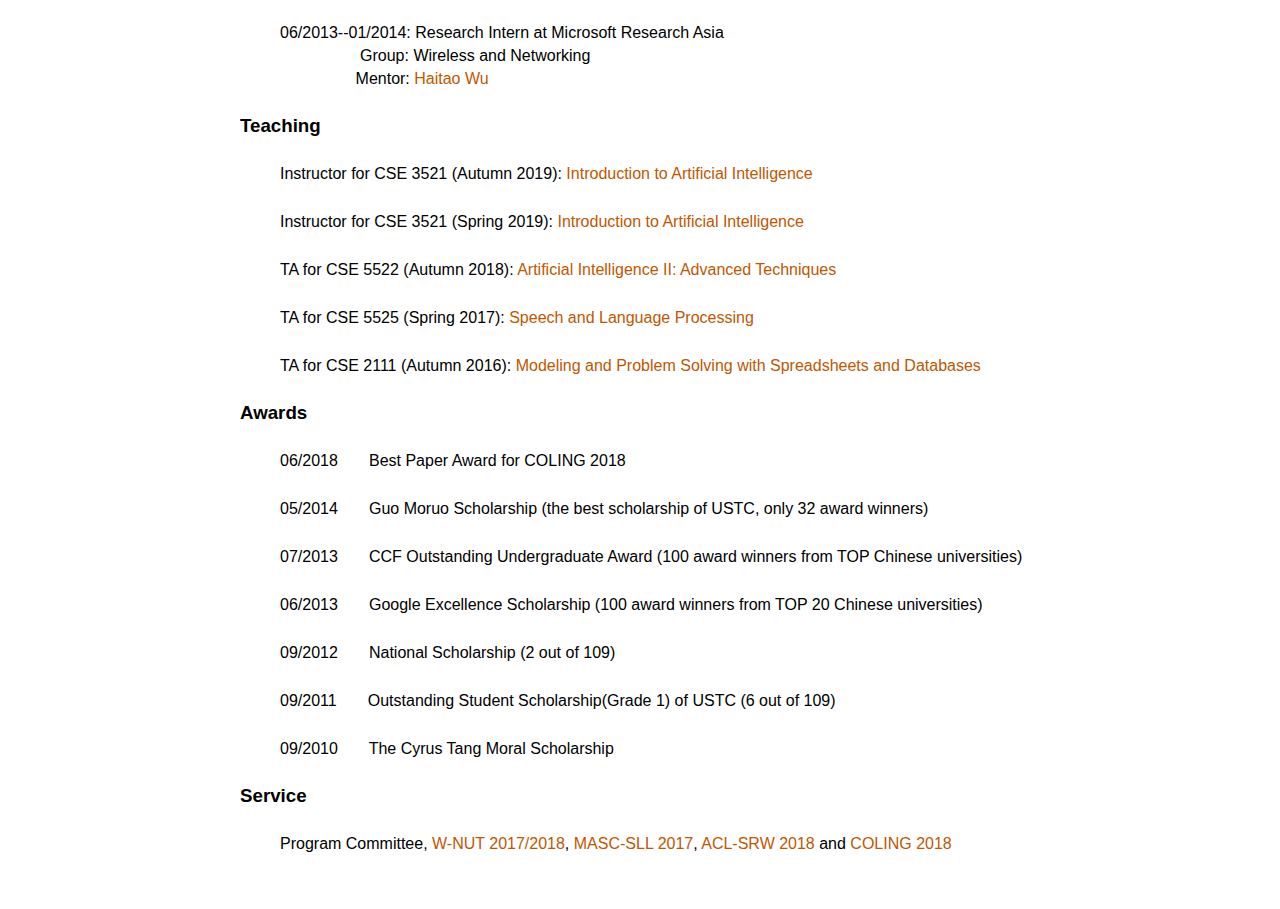
==== commit 99da0700: "ACL 2021 code" ====
--- a/index.html
+++ b/index.html
@@ -65,7 +65,7 @@
 <ul>
 <li><a class="publink" href="https://arxiv.org/pdf/2106.02569.pdf">Neural semi-Markov CRF for Monolingual Word Alignment</a>
   <br/><b>Wuwei Lan</b><sup><b>*</b></sup>, Chao Jiang<sup><b>*</b></sup> and Wei Xu. <cite>ACL 2021</cite>. 
-  <br/><a class="button" href="https://arxiv.org/pdf/2106.02569.pdf">pdf</a> <a class="button" href="https://lanwuwei.github.io/">BibTeX</a> <a class="button" href="https://lanwuwei.github.io/">slides</a>
+  <br/><a class="button" href="https://arxiv.org/pdf/2106.02569.pdf">pdf</a> <a class="button" href="https://lanwuwei.github.io/">BibTeX</a> <a class="button" href="https://github.com/chaojiang06/neural-Jacana">code</a>
 </li>
 
 <li><a class="publink" href="https://arxiv.org/pdf/2004.14519.pdf"> An Empirical Study of Pre-trained Transformers for Arabic Information Extraction</a>
